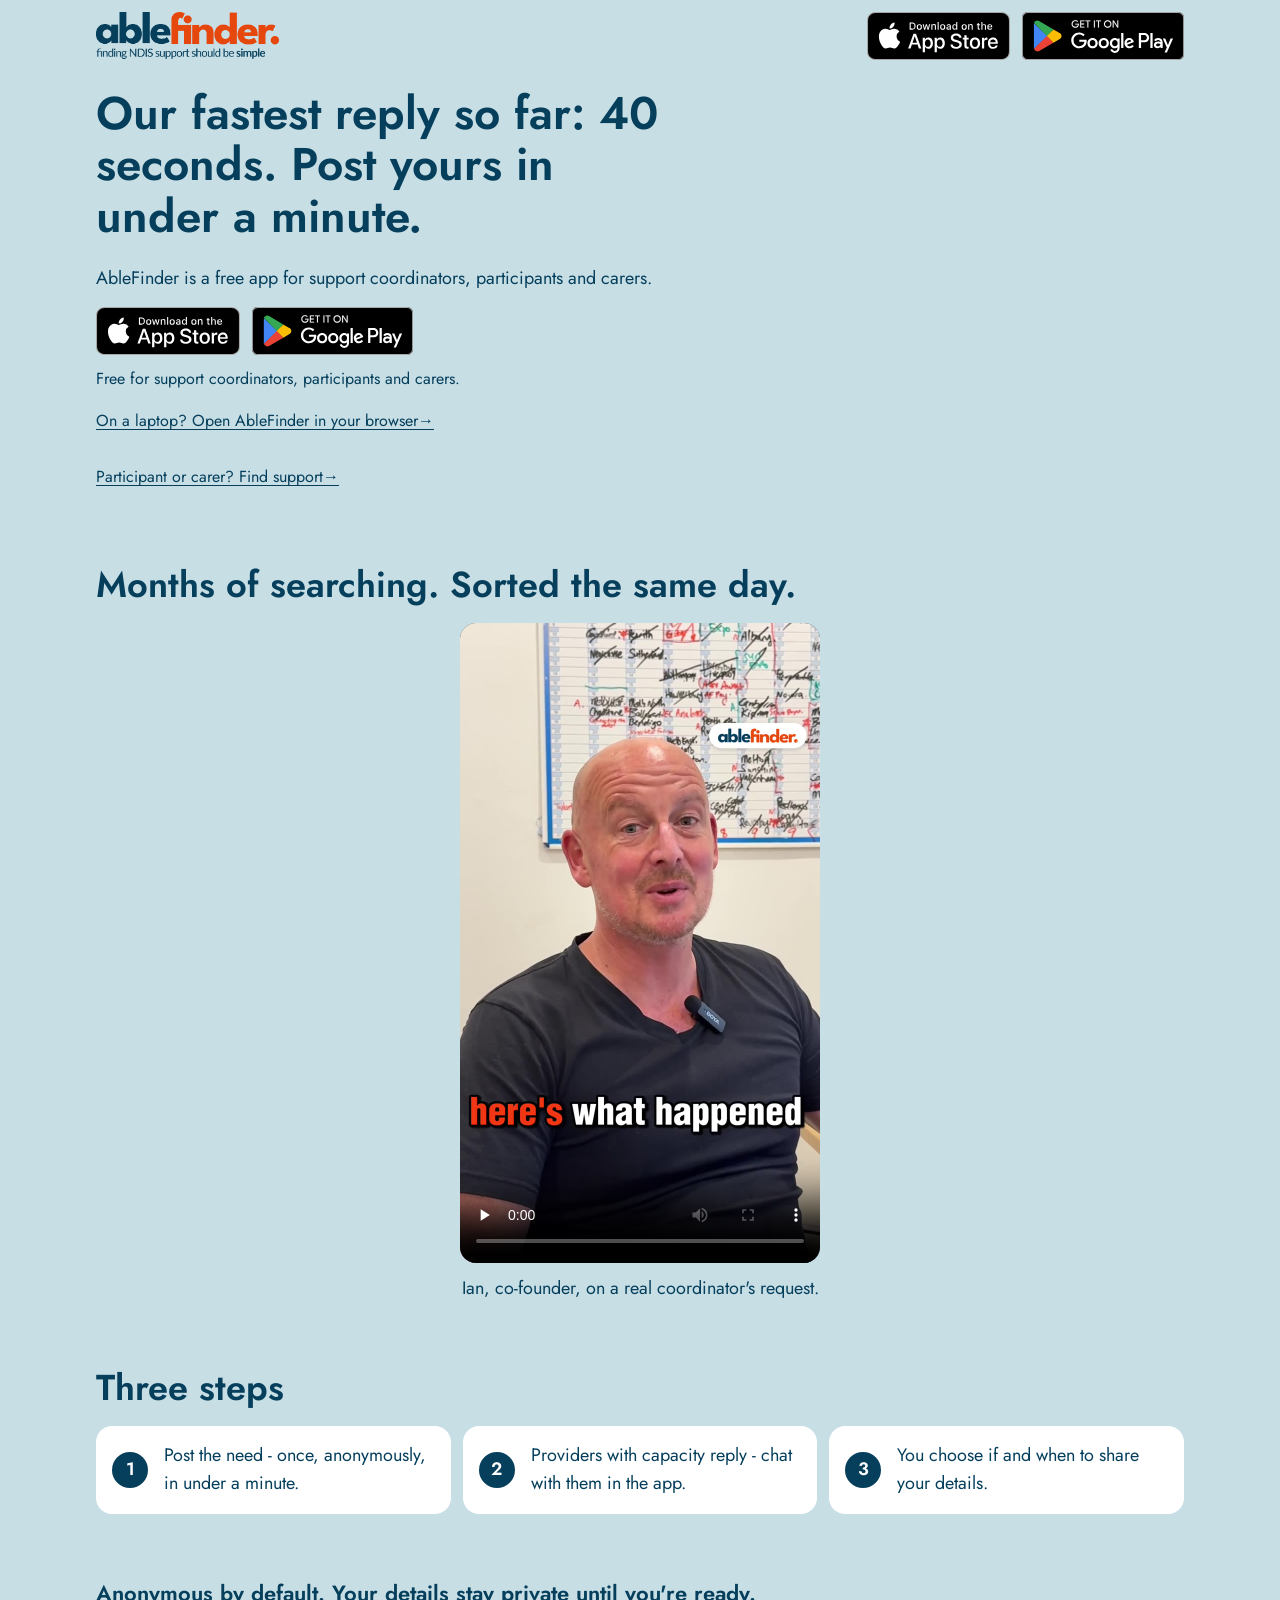
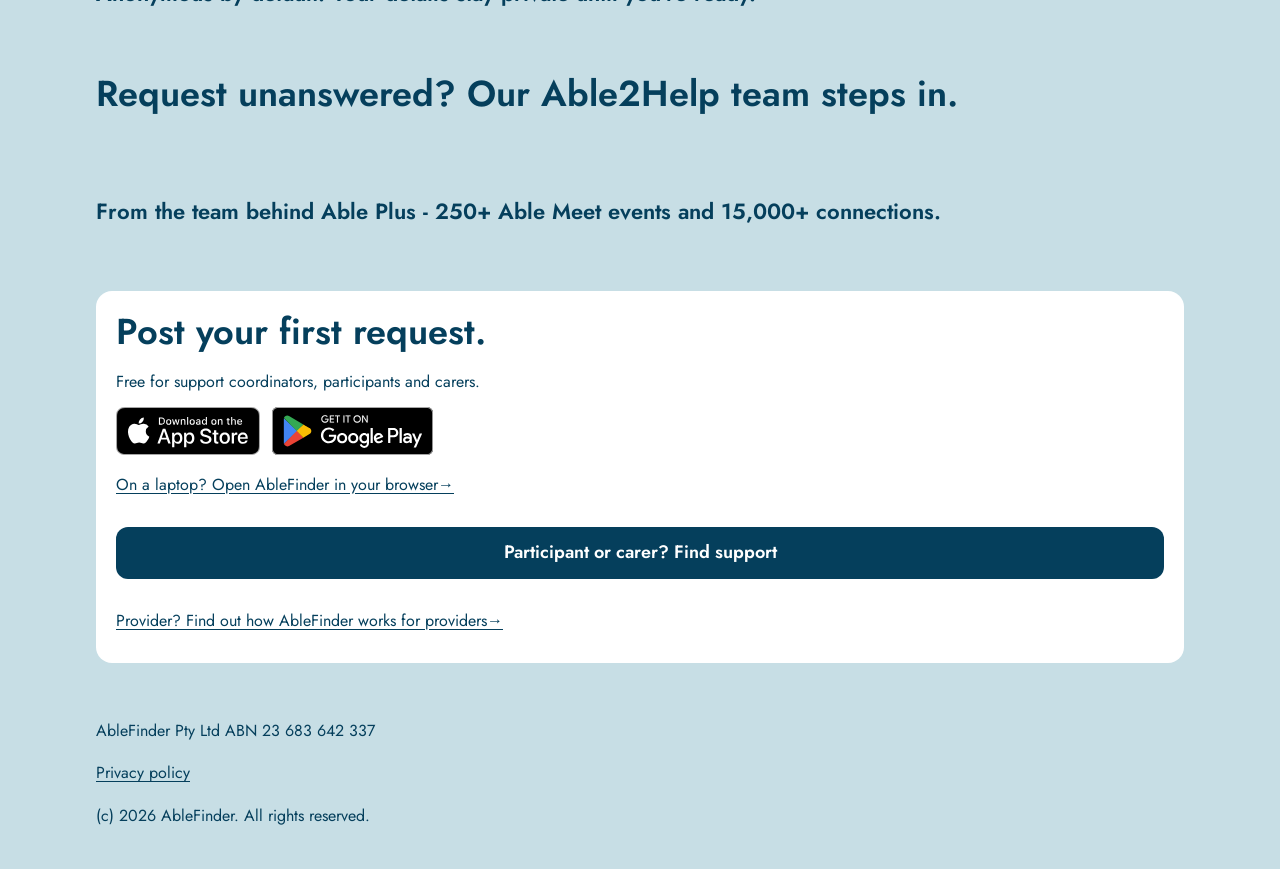
==== support-coordinators/start/index.html @ 4a82fd08 "Link footer to the live privacy policy Co-Authored-By: Claude Opus 5.5 <noreply@anthropic.com>" ====
<!doctype html>
<html lang="en-AU">
<head>
<meta charset="utf-8">
<meta name="viewport" content="width=device-width, initial-scale=1">
<title>Post your request in under a minute | AbleFinder</title>
<meta name="description" content="Post your request on AbleFinder in under a minute. Anonymous by default. Free for support coordinators, participants and carers.">
<meta name="robots" content="noindex">
<script>
(function(d){var SAM_CONSENT=true; /* keep in sync with /assets/tracking.js */
var W=["sameday","private","fair","free","tonight"];
if(SAM_CONSENT)W.push("days");
var c=null;try{c=new URLSearchParams(location.search).get("c")}catch(e){}
c=c&&c.toLowerCase();
var h=d.documentElement;h.dataset.variant=W.indexOf(c)>-1?c:"default";
var u=navigator.userAgent||"",ios=/iPhone|iPad|iPod/.test(u)||(navigator.platform==="MacIntel"&&navigator.maxTouchPoints>1);
h.dataset.os=ios?"ios":/Android/i.test(u)?"android":"other";
h.classList.add("js");})(document);
</script>
<link rel="preload" href="/assets/fonts/jost-latin-600-normal.woff2" as="font" type="font/woff2" crossorigin>
<link rel="stylesheet" href="/assets/lp.css">
<script>
!function(f,b,e,v,n,t,s){if(f.fbq)return;n=f.fbq=function(){n.callMethod?
n.callMethod.apply(n,arguments):n.queue.push(arguments)};if(!f._fbq)f._fbq=n;
n.push=n;n.loaded=!0;n.version='2.0';n.queue=[];t=b.createElement(e);t.async=!0;
t.src=v;s=b.getElementsByTagName(e)[0];s.parentNode.insertBefore(t,s)}(window,
document,'script','https://connect.facebook.net/en_US/fbevents.js');
fbq('set', 'autoConfig', false, '1231510630049582');
fbq('init', '1231510630049582');
fbq('track', 'PageView');
</script>
</head>
<body data-page="sc-start">
<noscript><img height="1" width="1" style="display:none" alt=""
src="https://www.facebook.com/tr?id=1231510630049582&amp;ev=PageView&amp;noscript=1"/></noscript>
<a class="skip" href="#main">Skip to content</a>
<header class="site-header">
<div class="wrap site-header__in">
<a id="logo" href="#main"><img src="/assets/img/logo-colour.png" alt="AbleFinder - finding NDIS support should be simple" width="152" height="40"></a>
<div class="site-header__cta"><div class="store-badges"><a href="https://apps.apple.com/au/app/ablefinder/id6751715948?ct=sc-start-default&amp;mt=8" data-store="ios" data-position="header" class="store-badge store-badge--ios"><img src="/assets/badge-app-store.svg" alt="Download AbleFinder on the App Store" width="144" height="48"></a><a href="https://play.google.com/store/apps/details?id=com.ablefinder.ablefinder&amp;referrer=utm_source%3Dmeta%26utm_medium%3Dpaid_social%26utm_campaign%3Dsc-wsyd%26utm_content%3Dsc-start-default" data-store="android" data-position="header" class="store-badge store-badge--android"><img src="/assets/badge-google-play.svg" alt="Get AbleFinder on Google Play" width="162" height="48"></a></div></div>
</div>
</header>
<main id="main" class="flow">
<section id="hero" class="sec hero" aria-label="AbleFinder for support coordinators">
<div class="wrap hero__grid">
<div class="hero__text">
<div class="hero__headings">
<h1 class="h1" data-v="default">Our fastest reply so far: 40 seconds. Post yours in under a minute.</h1>
<h1 class="h1" data-v="sameday">Months of searching. Sorted the same day.</h1>
<h1 class="h1" data-v="days">"My participant started therapy within days." <span class="h1__attrib">- Sam, support coordinator, Illawarra</span></h1>
<h1 class="h1" data-v="private">Your participant's name stays private. Until you choose who sees it.</h1>
<h1 class="h1" data-v="fair">Nobody can pay more to be seen first. A fair playing field for all.</h1>
<h1 class="h1" data-v="free">Free. One post. Under a minute.</h1>
<h1 class="h1" data-v="tonight">Post it tonight. Read your replies tomorrow.</h1>
</div>
<p class="lede">AbleFinder is a free app for support coordinators, participants and carers.</p>
<div class="store-badges"><a href="https://apps.apple.com/au/app/ablefinder/id6751715948?ct=sc-start-default&amp;mt=8" data-store="ios" data-position="hero" class="store-badge store-badge--ios"><img src="/assets/badge-app-store.svg" alt="Download AbleFinder on the App Store" width="144" height="48"></a><a href="https://play.google.com/store/apps/details?id=com.ablefinder.ablefinder&amp;referrer=utm_source%3Dmeta%26utm_medium%3Dpaid_social%26utm_campaign%3Dsc-wsyd%26utm_content%3Dsc-start-default" data-store="android" data-position="hero" class="store-badge store-badge--android"><img src="/assets/badge-google-play.svg" alt="Get AbleFinder on Google Play" width="162" height="48"></a></div>
<p class="cta-note">Free for support coordinators, participants and carers.</p>
<p class="webapp-line" hidden><a href="https://app.ablefinder.net.au" data-webapp>On a laptop? Open AbleFinder in your browser <span aria-hidden="true">&rarr;</span></a></p>
<p class="part-link"><a href="#final-cta" data-open-participant>Participant or carer? Find support <span aria-hidden="true">&rarr;</span></a></p>
</div>

</div>
</section>
<section id="same-day" class="sec" aria-labelledby="same-day-h">
<div class="wrap">
<h2 id="same-day-h">Months of searching. Sorted the same day.</h2>
<video controls playsinline preload="none" poster="/assets/video/same-day-ian-poster.jpg" width="720" height="1280" aria-label="Ian, co-founder, talking about a real coordinator's request">
<source src="/assets/video/same-day-ian.mp4" type="video/mp4">
<track kind="captions" srclang="en" label="English" src="/assets/video/same-day-ian.vtt" default>
</video>
<p class="video-caption">Ian, co-founder, on a real coordinator's request.</p>
</div>
</section>
<section id="steps" class="sec" aria-labelledby="steps-h">
<div class="wrap">
<h2 id="steps-h">Three steps</h2>
<ol class="steps">
<li>Post the need - once, anonymously, in under a minute.</li>
<li>Providers with capacity reply - chat with them in the app.</li>
<li>You choose if and when to share your details.</li>
</ol>
</div>
</section>
<section id="privacy-line" class="sec" aria-label="Privacy">
<div class="wrap">
<p class="statement">Anonymous by default. Your details stay private until you're ready.</p>
</div>
</section>
<section id="able2help" class="sec" aria-labelledby="a2h-h">
<div class="wrap">
<h2 id="a2h-h">Request unanswered? Our Able2Help team steps in.</h2>
</div>
</section>
<section id="credibility" class="sec" aria-label="About Able Plus">
<div class="wrap">
<p class="statement">From the team behind Able Plus - 250+ Able Meet events and 15,000+ connections.</p>
</div>
</section>
<section id="final-cta" class="sec" aria-labelledby="final-h" tabindex="-1">
<div class="wrap">
<div class="card final">
<h2 id="final-h">Post your first request.</h2>
<p class="cta-note">Free for support coordinators, participants and carers.</p>
<div class="store-badges"><a href="https://apps.apple.com/au/app/ablefinder/id6751715948?ct=sc-start-default&amp;mt=8" data-store="ios" data-position="final" class="store-badge store-badge--ios"><img src="/assets/badge-app-store.svg" alt="Download AbleFinder on the App Store" width="144" height="48"></a><a href="https://play.google.com/store/apps/details?id=com.ablefinder.ablefinder&amp;referrer=utm_source%3Dmeta%26utm_medium%3Dpaid_social%26utm_campaign%3Dsc-wsyd%26utm_content%3Dsc-start-default" data-store="android" data-position="final" class="store-badge store-badge--android"><img src="/assets/badge-google-play.svg" alt="Get AbleFinder on Google Play" width="162" height="48"></a></div>
<p class="webapp-line" hidden><a href="https://app.ablefinder.net.au" data-webapp>On a laptop? Open AbleFinder in your browser <span aria-hidden="true">&rarr;</span></a></p>
<button type="button" class="btn btn--block" id="participant-btn" aria-expanded="false" aria-controls="participant-panel">Participant or carer? Find support</button>
<div id="participant-panel" class="panel" hidden>
<p>AbleFinder works the same way for you. Post what you need, keep your details private, and choose who to talk to.</p>
<p class="cta-note">Free for support coordinators, participants and carers.</p>
<div class="store-badges"><a href="https://apps.apple.com/au/app/ablefinder/id6751715948?ct=sc-start-default&amp;mt=8" data-store="ios" data-position="participant" data-audience="participant_carer" class="store-badge store-badge--ios"><img src="/assets/badge-app-store.svg" alt="Download AbleFinder on the App Store" width="144" height="48"></a><a href="https://play.google.com/store/apps/details?id=com.ablefinder.ablefinder&amp;referrer=utm_source%3Dmeta%26utm_medium%3Dpaid_social%26utm_campaign%3Dsc-wsyd%26utm_content%3Dsc-start-default" data-store="android" data-position="participant" data-audience="participant_carer" class="store-badge store-badge--android"><img src="/assets/badge-google-play.svg" alt="Get AbleFinder on Google Play" width="162" height="48"></a></div>
</div>
<p class="provider-line"><a href="https://www.ablefinder.net.au">Provider? Find out how AbleFinder works for providers <span aria-hidden="true">&rarr;</span></a></p>
</div>
</div>
</section>
</main>
<div id="sticky" class="sticky" hidden>
<div class="wrap">
<p class="sticky__note">Free for support coordinators, participants and carers.</p>
<div class="store-badges"><a href="https://apps.apple.com/au/app/ablefinder/id6751715948?ct=sc-start-default&amp;mt=8" data-store="ios" data-position="sticky" class="store-badge store-badge--ios"><img src="/assets/badge-app-store.svg" alt="Download AbleFinder on the App Store" width="144" height="48"></a><a href="https://play.google.com/store/apps/details?id=com.ablefinder.ablefinder&amp;referrer=utm_source%3Dmeta%26utm_medium%3Dpaid_social%26utm_campaign%3Dsc-wsyd%26utm_content%3Dsc-start-default" data-store="android" data-position="sticky" class="store-badge store-badge--android"><img src="/assets/badge-google-play.svg" alt="Get AbleFinder on Google Play" width="162" height="48"></a></div>
</div>
</div>
<footer class="site-footer">
<div class="wrap">
<p>AbleFinder Pty Ltd ABN 23 683 642 337</p>
<p><a class="footer-link" href="https://www.ablefinder.net.au/privacy-policy">Privacy policy</a></p>
<p>(c) 2026 AbleFinder. All rights reserved.</p>
</div>
</footer>
<script src="/assets/tracking.js"></script>
</body>
</html>
---- assets/lp.css ----
/* AbleFinder support coordinator landing pages. Shared by both pages. */
@font-face{font-family:"Jost";font-style:normal;font-weight:400;font-display:swap;src:url("/assets/fonts/jost-latin-400-normal.woff2") format("woff2");unicode-range:U+0000-00FF,U+0131,U+0152-0153,U+02BB-02BC,U+02C6,U+02DA,U+02DC,U+0304,U+0308,U+0329,U+2000-206F,U+20AC,U+2122,U+2191,U+2193,U+2212,U+2215,U+FEFF,U+FFFD}
@font-face{font-family:"Jost";font-style:normal;font-weight:500;font-display:swap;src:url("/assets/fonts/jost-latin-500-normal.woff2") format("woff2");unicode-range:U+0000-00FF,U+0131,U+0152-0153,U+02BB-02BC,U+02C6,U+02DA,U+02DC,U+0304,U+0308,U+0329,U+2000-206F,U+20AC,U+2122,U+2191,U+2193,U+2212,U+2215,U+FEFF,U+FFFD}
@font-face{font-family:"Jost";font-style:normal;font-weight:600;font-display:swap;src:url("/assets/fonts/jost-latin-600-normal.woff2") format("woff2");unicode-range:U+0000-00FF,U+0131,U+0152-0153,U+02BB-02BC,U+02C6,U+02DA,U+02DC,U+0304,U+0308,U+0329,U+2000-206F,U+20AC,U+2122,U+2191,U+2193,U+2212,U+2215,U+FEFF,U+FFFD}

:root{
  --bg:#c7dee5;
  --surface:#ffffff;
  --ink:#053f5c;
  --accent:#e6470c;
  --accent-ink:#b83a09;
  --focus:#e6470c;
  --sticky-h:112px;
  --radius:16px;
  --gap:16px;
  --max:1120px;
  --font:"futura-pt",Futura,Jost,"Century Gothic",sans-serif;
}
*,*::before,*::after{box-sizing:border-box}
html{-webkit-text-size-adjust:100%;text-size-adjust:100%}
@media (prefers-reduced-motion:no-preference){html{scroll-behavior:smooth}}
body{margin:0;background:var(--bg);color:var(--ink);font-family:var(--font);font-weight:400;font-size:1.125rem;line-height:1.55}
@media (max-width:767.98px){body{padding-bottom:calc(var(--sticky-h) + env(safe-area-inset-bottom,0px))}}
img,video{max-width:100%}
[hidden]{display:none!important}
h1,h2,h3{font-weight:600;margin:0 0 .5em}
h2{font-size:clamp(1.5rem,1.2rem + 1.4vw,2.25rem);line-height:1.15}
h3{font-size:1.25rem;line-height:1.25}
p{margin:0 0 1em}
a{color:var(--ink);text-decoration:underline;text-underline-offset:3px}
.wrap{max-width:var(--max);margin-inline:auto;padding-inline:16px}

:focus-visible{outline:3px solid var(--ink);outline-offset:3px;box-shadow:0 0 0 6px #fff}
[tabindex="-1"]:focus{outline:none;box-shadow:none}

.skip{position:absolute;left:8px;top:-100px;background:var(--ink);color:#fff;padding:12px 16px;border-radius:8px;z-index:100}
.skip:focus{top:8px}

/* header */
.site-header{background:var(--bg)}
.site-header__in{display:flex;align-items:center;justify-content:space-between;min-height:56px}
#logo{display:inline-flex;align-items:center;min-height:44px}
#logo img{height:40px;width:auto;display:block}
.site-header__cta{display:none}
@media (min-width:1024px){
  .site-header__in{min-height:72px}
  #logo img{height:48px}
  .site-header__cta{display:block}
}

/* layout */
.flow{display:flex;flex-direction:column}
.sec{padding:20px 0}
@media (min-width:768px){.sec{padding:32px 0}}
#hero{order:10}
#recording,#same-day{order:20}
#steps{order:30}
#privacy-line{order:40}
#week{order:30}
#privacy{order:40}
#proof{order:50}
#able2help{order:60}
#find{order:70}
#price{order:80}
#credibility{order:70}
#built{order:90}
#final-cta{order:100}
html[data-variant="capacity"] #week{order:15}
html[data-variant="private"] #privacy{order:15}
html[data-variant="built"] #built{order:15}

.card{background:var(--surface);border-radius:var(--radius);padding:20px}
.card>:last-child{margin-bottom:0}
.cols{display:grid;gap:var(--gap);grid-template-columns:1fr}
@media (min-width:768px){.cols{grid-template-columns:1fr 1fr}}
.under{margin-top:16px}

/* hero */
.hero{padding-top:16px}
.hero__grid{display:grid;gap:24px;grid-template-columns:1fr}
@media (min-width:1024px){.hero__grid{grid-template-columns:1.25fr 1fr;align-items:start;gap:48px}}
.h1{font-size:clamp(1.625rem,1.1rem + 2.2vw,3rem);line-height:1.12;font-weight:600;margin:0 0 .5em}
.h1:not([data-v="default"]){display:none}
.h1__attrib{display:block;margin-top:.5em;font-size:1.125rem;font-weight:400;line-height:1.4}
html[data-variant="capacity"] .h1[data-v="default"],
html[data-variant="private"] .h1[data-v="default"],
html[data-variant="built"] .h1[data-v="default"],
html[data-variant="sameday"] .h1[data-v="default"],
html[data-variant="days"] .h1[data-v="default"],
html[data-variant="fair"] .h1[data-v="default"],
html[data-variant="free"] .h1[data-v="default"],
html[data-variant="tonight"] .h1[data-v="default"]{display:none}
html[data-variant="capacity"] .h1[data-v="capacity"],
html[data-variant="private"] .h1[data-v="private"],
html[data-variant="built"] .h1[data-v="built"],
html[data-variant="sameday"] .h1[data-v="sameday"],
html[data-variant="days"] .h1[data-v="days"],
html[data-variant="fair"] .h1[data-v="fair"],
html[data-variant="free"] .h1[data-v="free"],
html[data-variant="tonight"] .h1[data-v="tonight"]{display:block}
.lede{font-size:1.125rem;line-height:1.45;margin-bottom:16px}
.cta-note{font-size:1rem;margin:12px 0 0}
.part-link{font-size:1rem;margin:12px 0 0}
.part-link a{display:inline-flex;align-items:center;min-height:44px}
.webapp-line{font-size:1rem;margin:8px 0 0}
.webapp-line a{display:inline-flex;align-items:center;min-height:44px}

.request-card{border-left:8px solid var(--accent)}
.request-card__label{font-size:1rem;font-weight:600;margin-bottom:8px}
.request-card__body{font-size:1.25rem;line-height:1.4;margin-bottom:8px}
.request-card__note{margin:0}

/* store badges */
.store-badges{display:flex;flex-wrap:wrap;gap:12px;align-items:center}
.store-badge{display:inline-flex;align-items:center;min-height:48px;border-radius:8px}
.store-badge img{height:48px;width:auto;display:block}
html[data-os="android"] .store-badge--android{order:-1}
.badge-placeholder{display:inline-block;min-height:48px;padding:12px;border:2px dashed var(--ink);background:#fff}

/* buttons */
.btn{display:inline-flex;align-items:center;justify-content:center;min-height:48px;padding:12px 20px;border:0;border-radius:12px;background:var(--ink);color:#fff;font:inherit;font-size:1.125rem;font-weight:600;cursor:pointer;text-align:center}
.btn--block{display:flex;width:100%;margin-top:20px}

/* sections */
video{display:block;width:100%;max-width:min(360px,100%);height:auto;aspect-ratio:9/16;margin-inline:auto;background:var(--ink);border-radius:var(--radius)}
.video-caption{text-align:center;margin:12px 0 0}
.week{list-style:none;margin:0 0 20px;padding:0;display:grid;gap:12px;grid-template-columns:1fr}
@media (min-width:768px){.week{grid-template-columns:repeat(4,1fr)}}
.week li{background:var(--surface);border-radius:var(--radius);padding:16px 20px;border-top:6px solid var(--accent)}
.week strong{display:block;font-weight:600}
.closing{font-size:1.25rem;line-height:1.45}
.proof{display:grid;gap:var(--gap);grid-template-columns:1fr}
@media (min-width:768px){.proof{grid-template-columns:1fr 1fr}.proof__big{grid-column:1/-1}}
.num{display:block;font-size:3rem;line-height:1.05;font-weight:600;color:var(--accent);margin:0 0 8px}
.num--md{font-size:3rem}
.small{font-size:1rem}
.placeholder{display:inline-block;max-width:100%;padding:12px;border:2px dashed var(--ink);border-radius:8px;background:#fff;color:var(--ink);font-size:1rem;line-height:1.4}
p.placeholder{display:block}
blockquote{margin:0 0 8px;font-size:1.25rem}
figcaption{font-size:1rem}
.tiles{list-style:none;margin:0;padding:0;display:grid;gap:12px;grid-template-columns:1fr 1fr}
@media (min-width:768px){.tiles{grid-template-columns:repeat(5,1fr)}}
.tiles li{background:var(--surface);border-radius:var(--radius);padding:16px;min-height:72px;display:flex;align-items:center;font-weight:600}
.tiles li:last-child:nth-child(odd){grid-column:1/-1}
@media (min-width:768px){.tiles li:last-child:nth-child(odd){grid-column:auto}}
.stats{margin:0 0 12px}
.stat{display:block;font-size:1.5rem;line-height:1.3;font-weight:600}
.stat .num{display:inline;font-size:3rem}
.statement{font-size:1.375rem;line-height:1.4;font-weight:600;margin:0}
.steps{margin:0;padding:0;list-style:none;counter-reset:s;display:grid;gap:12px}
.steps li{counter-increment:s;background:var(--surface);border-radius:var(--radius);padding:16px 20px 16px 68px;position:relative;min-height:64px;display:flex;align-items:center}
.steps li::before{content:counter(s);position:absolute;left:16px;top:50%;transform:translateY(-50%);width:36px;height:36px;border-radius:50%;background:var(--ink);color:#fff;font-weight:600;display:flex;align-items:center;justify-content:center}
@media (min-width:768px){.steps{grid-template-columns:repeat(3,1fr)}}

/* final cta */
.final .cta-note{margin-bottom:12px}
.panel{margin-top:16px;padding:16px;border:2px solid var(--ink);border-radius:12px}
.provider-line{font-size:1rem;margin:20px 0 0}
.provider-line a{display:inline-flex;align-items:center;min-height:44px}

/* sticky bar */
.sticky{position:fixed;left:0;right:0;bottom:0;z-index:50;background:var(--surface);box-shadow:0 -2px 12px rgba(5,63,92,.25);padding:8px 0 calc(8px + env(safe-area-inset-bottom,0px));min-height:var(--sticky-h)}
.sticky__note{font-size:.875rem;line-height:1.25;margin:0 0 6px}
@media (min-width:768px){.sticky{display:none!important}}
@media (prefers-reduced-motion:no-preference){.sticky:not([hidden]){animation:slidein .25s ease-out}}
@keyframes slidein{from{transform:translateY(100%)}to{transform:none}}
html[data-os="ios"] .sticky .store-badge--android,
html[data-os="android"] .sticky .store-badge--ios{display:none}

/* footer */
.site-footer{padding:24px 0 32px;font-size:1rem}
.site-footer p{margin:0 0 8px}

@media (prefers-reduced-motion:reduce){*,*::before,*::after{animation:none!important;transition:none!important}}

/* Who built it - founder photos (real team photos only, never stock) */
.person__photo{display:block;width:160px;height:160px;border-radius:50%;object-fit:cover;margin:0 0 12px}
.footer-link{display:inline-flex;align-items:center;min-height:44px}
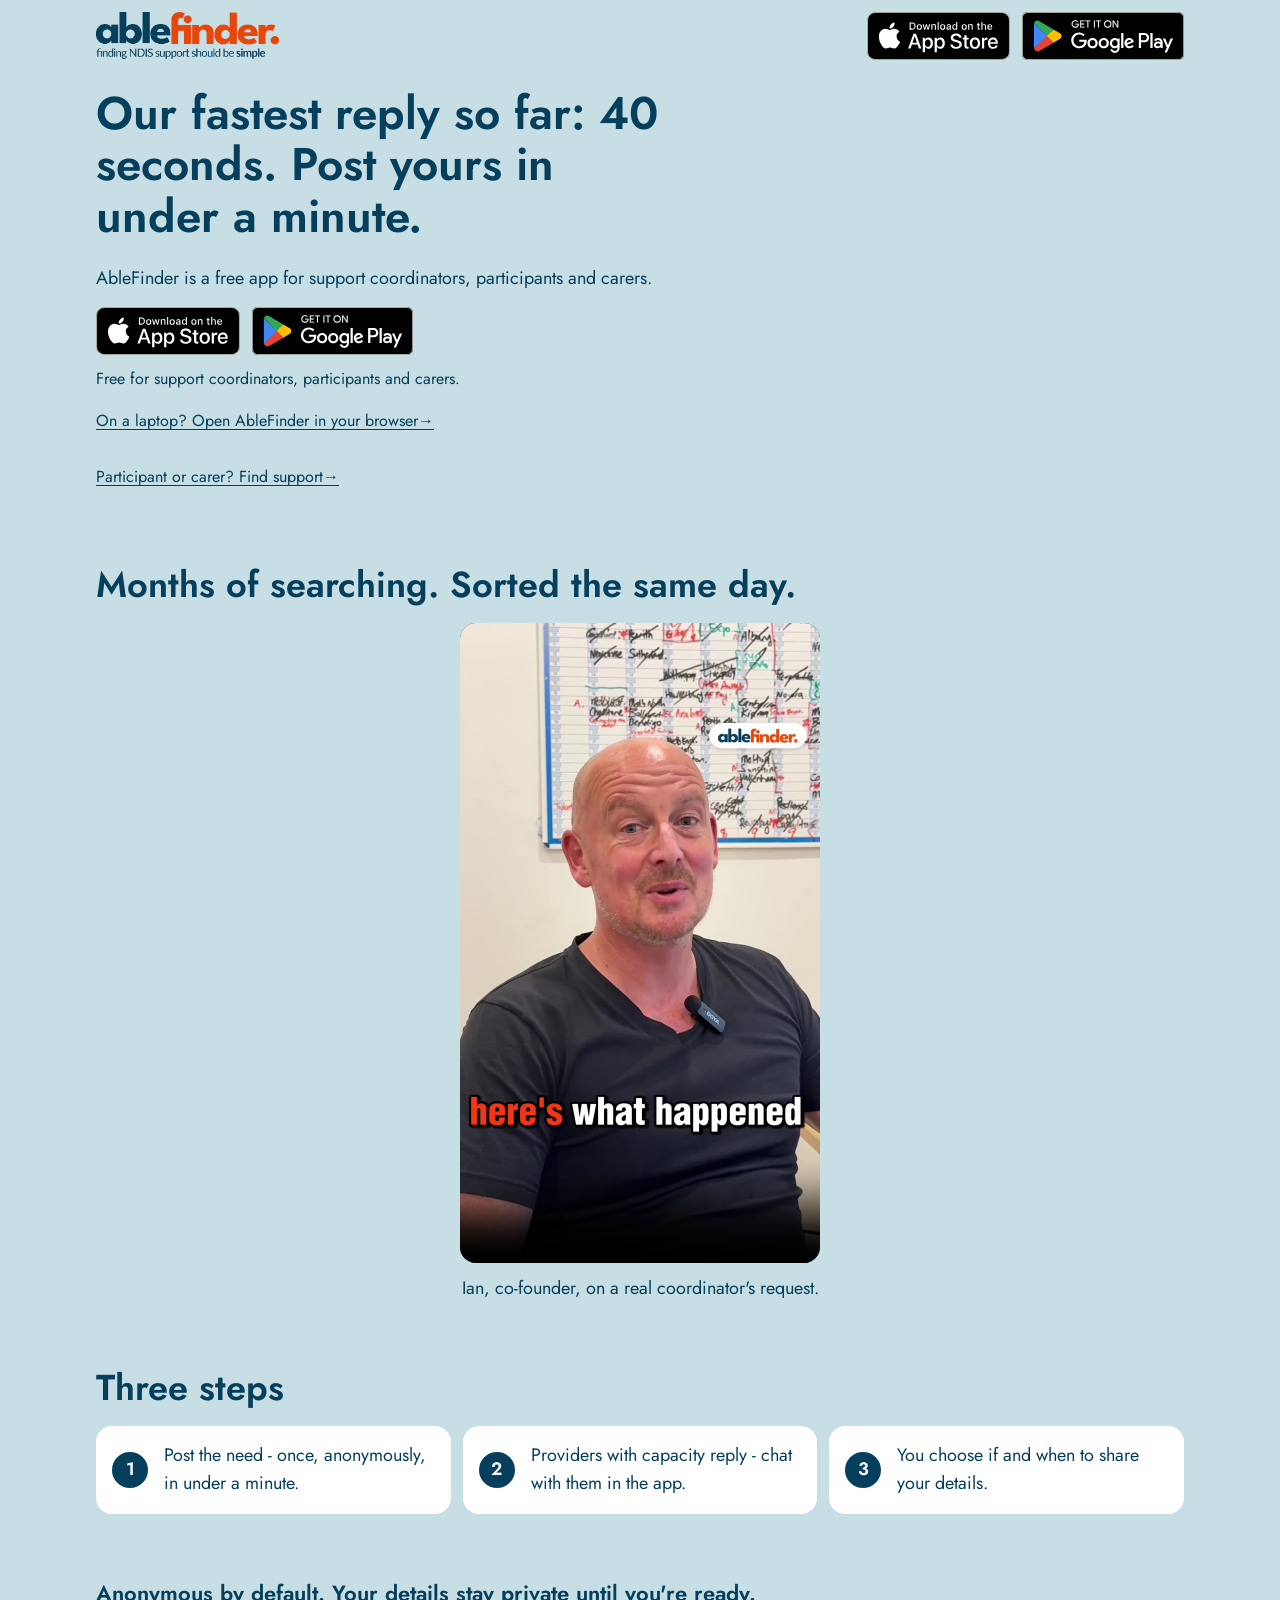
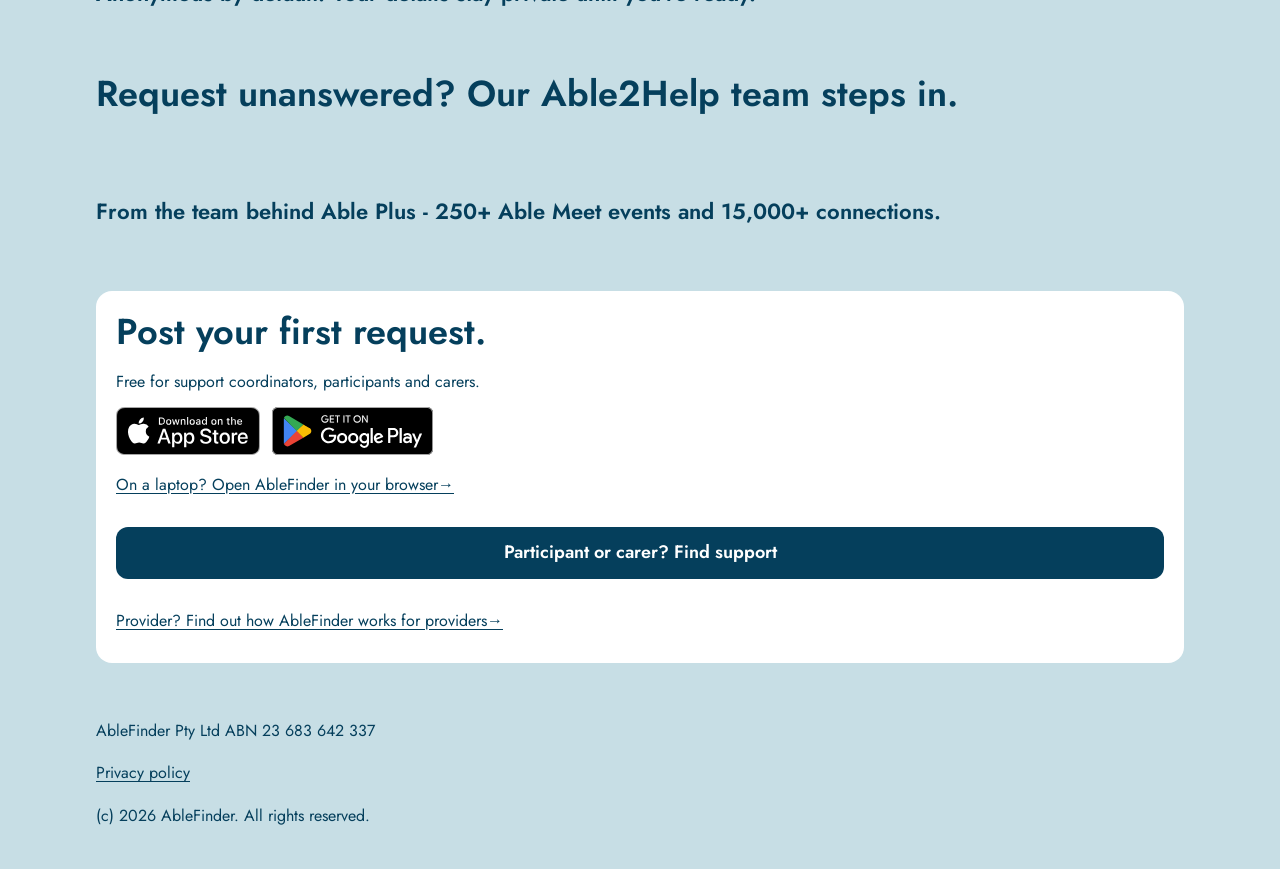
==== commit 75d76108: "Turn off default captions on Ian's video (captions are burned in) Co-Authored-By: Claude Opus 5.5 <n" ====
--- a/support-coordinators/start/index.html
+++ b/support-coordinators/start/index.html
@@ -67,7 +67,7 @@
 <h2 id="same-day-h">Months of searching. Sorted the same day.</h2>
 <video controls playsinline preload="none" poster="/assets/video/same-day-ian-poster.jpg" width="720" height="1280" aria-label="Ian, co-founder, talking about a real coordinator's request">
 <source src="/assets/video/same-day-ian.mp4" type="video/mp4">
-<track kind="captions" srclang="en" label="English" src="/assets/video/same-day-ian.vtt" default>
+<track kind="captions" srclang="en" label="English" src="/assets/video/same-day-ian.vtt"><!-- not default: captions are burned into the video -->
 </video>
 <p class="video-caption">Ian, co-founder, on a real coordinator's request.</p>
 </div>
--- a/assets/lp.css
+++ b/assets/lp.css
@@ -176,3 +176,4 @@
 /* Who built it - founder photos (real team photos only, never stock) */
 .person__photo{display:block;width:160px;height:160px;border-radius:50%;object-fit:cover;margin:0 0 12px}
 .footer-link{display:inline-flex;align-items:center;min-height:44px}
+.ui-shot{display:block;width:100%;max-width:280px;height:auto;margin:16px auto 0}
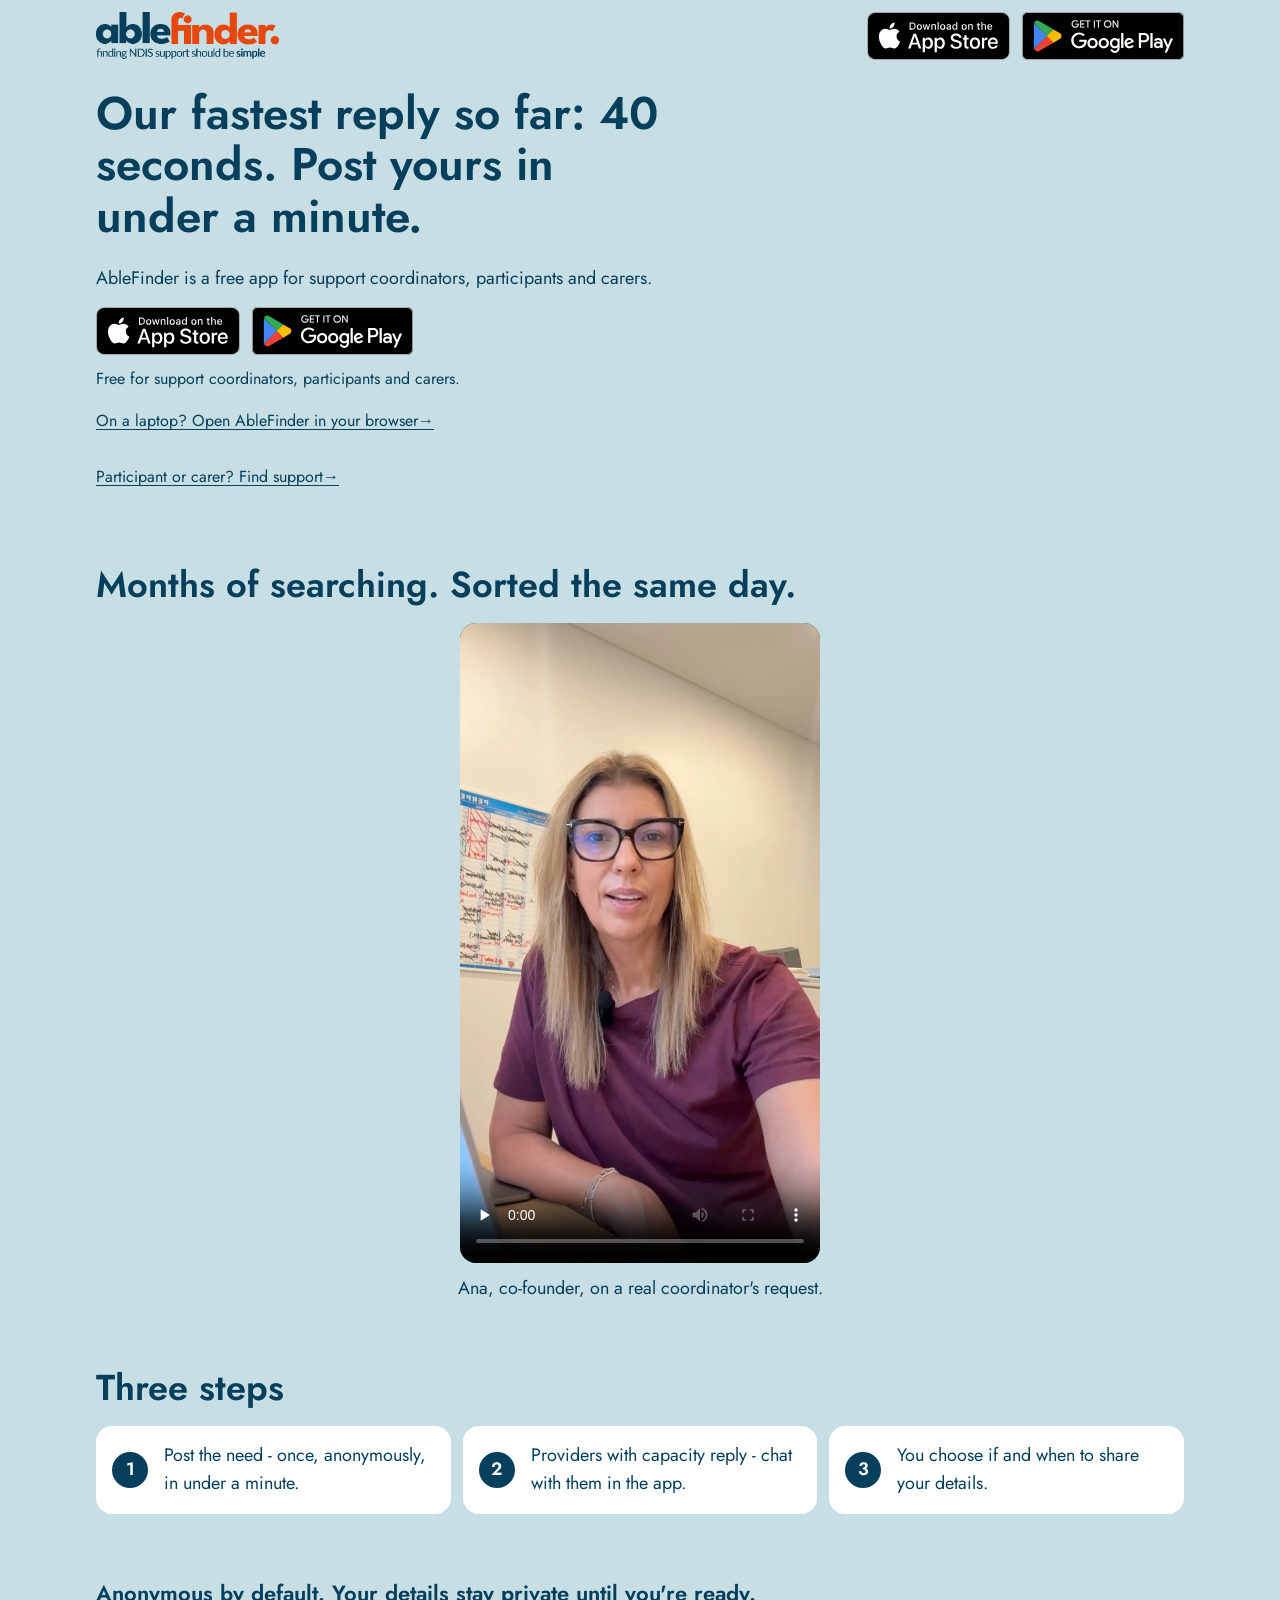
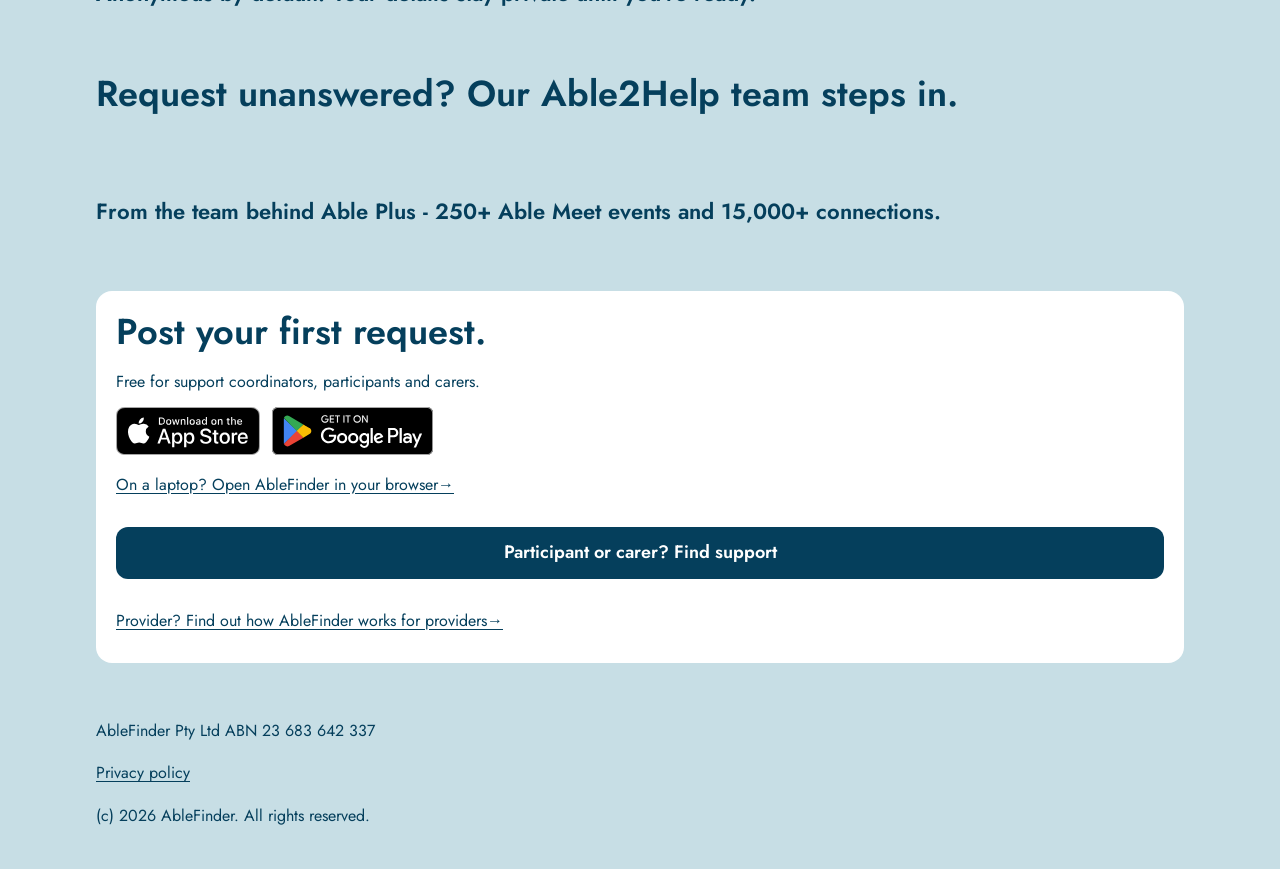
==== commit 385f3493: "Replace Ian's same-day video with Ana's (converted to 720p H.264, 5.1 MB) Co-Authored-By: Claude Opu" ====
--- a/support-coordinators/start/index.html
+++ b/support-coordinators/start/index.html
@@ -65,11 +65,11 @@
 <section id="same-day" class="sec" aria-labelledby="same-day-h">
 <div class="wrap">
 <h2 id="same-day-h">Months of searching. Sorted the same day.</h2>
-<video controls playsinline preload="none" poster="/assets/video/same-day-ian-poster.jpg" width="720" height="1280" aria-label="Ian, co-founder, talking about a real coordinator's request">
-<source src="/assets/video/same-day-ian.mp4" type="video/mp4">
-<track kind="captions" srclang="en" label="English" src="/assets/video/same-day-ian.vtt"><!-- not default: captions are burned into the video -->
+<video controls playsinline preload="none" poster="/assets/video/same-day-ana-poster.jpg" width="720" height="1280" aria-label="Ana, co-founder, talking about a real coordinator's request">
+<source src="/assets/video/same-day-ana.mp4" type="video/mp4">
+<track kind="captions" srclang="en" label="English" src="/assets/video/same-day-ana.vtt"><!-- not default: captions are burned into the video -->
 </video>
-<p class="video-caption">Ian, co-founder, on a real coordinator's request.</p>
+<p class="video-caption">Ana, co-founder, on a real coordinator's request.</p>
 </div>
 </section>
 <section id="steps" class="sec" aria-labelledby="steps-h">
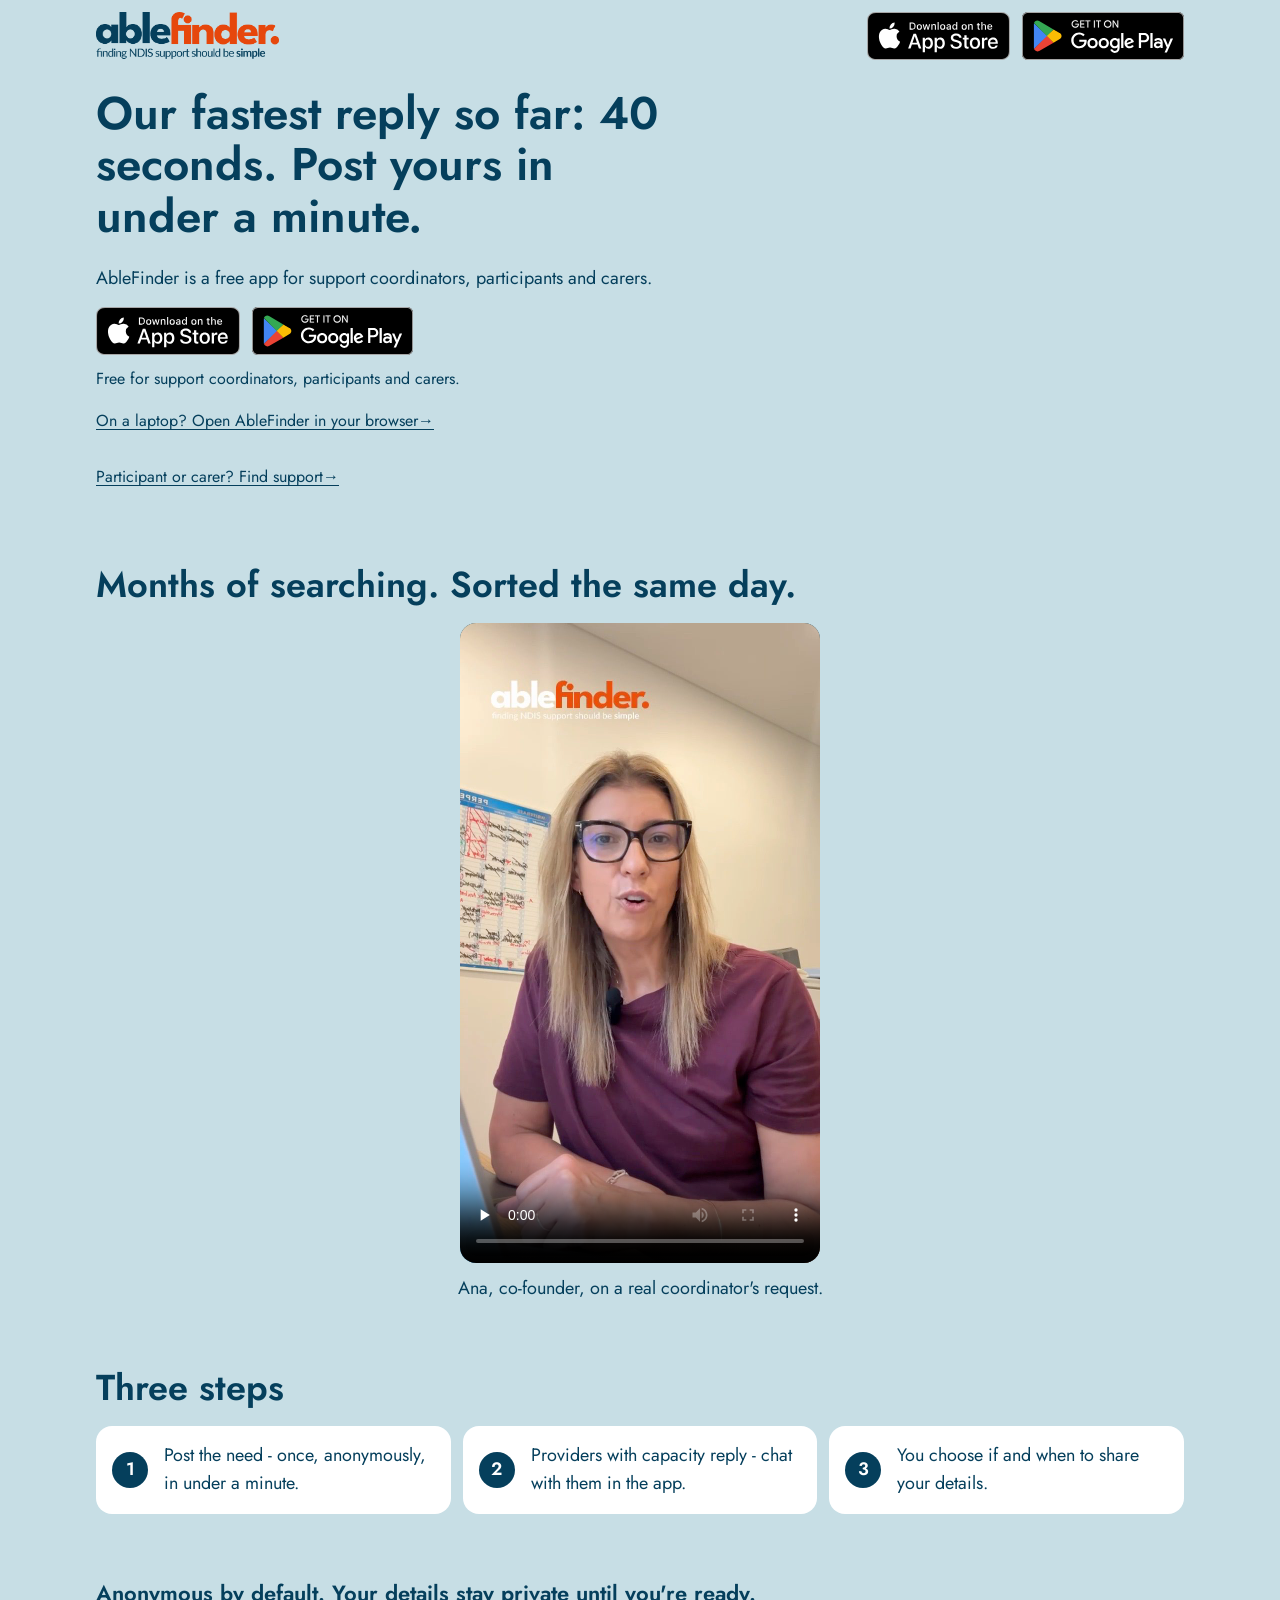
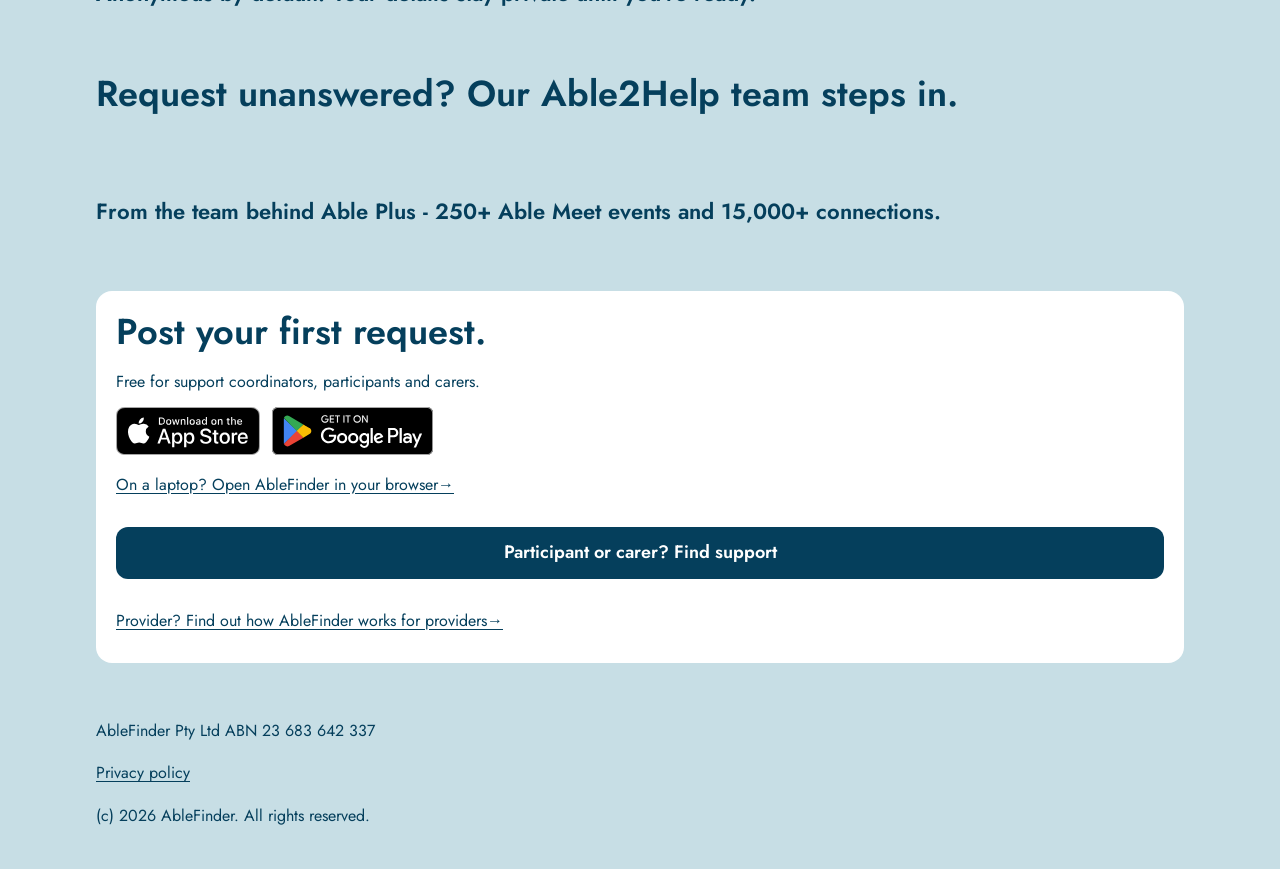
==== commit 461ca3a1: "Add App Store provider token to store links Co-Authored-By: Claude Opus 5.5 <noreply@anthropic.com>" ====
--- a/support-coordinators/start/index.html
+++ b/support-coordinators/start/index.html
@@ -37,7 +37,7 @@
 <header class="site-header">
 <div class="wrap site-header__in">
 <a id="logo" href="#main"><img src="/assets/img/logo-colour.png" alt="AbleFinder - finding NDIS support should be simple" width="152" height="40"></a>
-<div class="site-header__cta"><div class="store-badges"><a href="https://apps.apple.com/au/app/ablefinder/id6751715948?ct=sc-start-default&amp;mt=8" data-store="ios" data-position="header" class="store-badge store-badge--ios"><img src="/assets/badge-app-store.svg" alt="Download AbleFinder on the App Store" width="144" height="48"></a><a href="https://play.google.com/store/apps/details?id=com.ablefinder.ablefinder&amp;referrer=utm_source%3Dmeta%26utm_medium%3Dpaid_social%26utm_campaign%3Dsc-wsyd%26utm_content%3Dsc-start-default" data-store="android" data-position="header" class="store-badge store-badge--android"><img src="/assets/badge-google-play.svg" alt="Get AbleFinder on Google Play" width="162" height="48"></a></div></div>
+<div class="site-header__cta"><div class="store-badges"><a href="https://apps.apple.com/au/app/ablefinder/id6751715948?pt=128092141&amp;ct=sc-start-default&amp;mt=8" data-store="ios" data-position="header" class="store-badge store-badge--ios"><img src="/assets/badge-app-store.svg" alt="Download AbleFinder on the App Store" width="144" height="48"></a><a href="https://play.google.com/store/apps/details?id=com.ablefinder.ablefinder&amp;referrer=utm_source%3Dmeta%26utm_medium%3Dpaid_social%26utm_campaign%3Dsc-wsyd%26utm_content%3Dsc-start-default" data-store="android" data-position="header" class="store-badge store-badge--android"><img src="/assets/badge-google-play.svg" alt="Get AbleFinder on Google Play" width="162" height="48"></a></div></div>
 </div>
 </header>
 <main id="main" class="flow">
@@ -54,7 +54,7 @@
 <h1 class="h1" data-v="tonight">Post it tonight. Read your replies tomorrow.</h1>
 </div>
 <p class="lede">AbleFinder is a free app for support coordinators, participants and carers.</p>
-<div class="store-badges"><a href="https://apps.apple.com/au/app/ablefinder/id6751715948?ct=sc-start-default&amp;mt=8" data-store="ios" data-position="hero" class="store-badge store-badge--ios"><img src="/assets/badge-app-store.svg" alt="Download AbleFinder on the App Store" width="144" height="48"></a><a href="https://play.google.com/store/apps/details?id=com.ablefinder.ablefinder&amp;referrer=utm_source%3Dmeta%26utm_medium%3Dpaid_social%26utm_campaign%3Dsc-wsyd%26utm_content%3Dsc-start-default" data-store="android" data-position="hero" class="store-badge store-badge--android"><img src="/assets/badge-google-play.svg" alt="Get AbleFinder on Google Play" width="162" height="48"></a></div>
+<div class="store-badges"><a href="https://apps.apple.com/au/app/ablefinder/id6751715948?pt=128092141&amp;ct=sc-start-default&amp;mt=8" data-store="ios" data-position="hero" class="store-badge store-badge--ios"><img src="/assets/badge-app-store.svg" alt="Download AbleFinder on the App Store" width="144" height="48"></a><a href="https://play.google.com/store/apps/details?id=com.ablefinder.ablefinder&amp;referrer=utm_source%3Dmeta%26utm_medium%3Dpaid_social%26utm_campaign%3Dsc-wsyd%26utm_content%3Dsc-start-default" data-store="android" data-position="hero" class="store-badge store-badge--android"><img src="/assets/badge-google-play.svg" alt="Get AbleFinder on Google Play" width="162" height="48"></a></div>
 <p class="cta-note">Free for support coordinators, participants and carers.</p>
 <p class="webapp-line" hidden><a href="https://app.ablefinder.net.au" data-webapp>On a laptop? Open AbleFinder in your browser <span aria-hidden="true">&rarr;</span></a></p>
 <p class="part-link"><a href="#final-cta" data-open-participant>Participant or carer? Find support <span aria-hidden="true">&rarr;</span></a></p>
@@ -102,13 +102,13 @@
 <div class="card final">
 <h2 id="final-h">Post your first request.</h2>
 <p class="cta-note">Free for support coordinators, participants and carers.</p>
-<div class="store-badges"><a href="https://apps.apple.com/au/app/ablefinder/id6751715948?ct=sc-start-default&amp;mt=8" data-store="ios" data-position="final" class="store-badge store-badge--ios"><img src="/assets/badge-app-store.svg" alt="Download AbleFinder on the App Store" width="144" height="48"></a><a href="https://play.google.com/store/apps/details?id=com.ablefinder.ablefinder&amp;referrer=utm_source%3Dmeta%26utm_medium%3Dpaid_social%26utm_campaign%3Dsc-wsyd%26utm_content%3Dsc-start-default" data-store="android" data-position="final" class="store-badge store-badge--android"><img src="/assets/badge-google-play.svg" alt="Get AbleFinder on Google Play" width="162" height="48"></a></div>
+<div class="store-badges"><a href="https://apps.apple.com/au/app/ablefinder/id6751715948?pt=128092141&amp;ct=sc-start-default&amp;mt=8" data-store="ios" data-position="final" class="store-badge store-badge--ios"><img src="/assets/badge-app-store.svg" alt="Download AbleFinder on the App Store" width="144" height="48"></a><a href="https://play.google.com/store/apps/details?id=com.ablefinder.ablefinder&amp;referrer=utm_source%3Dmeta%26utm_medium%3Dpaid_social%26utm_campaign%3Dsc-wsyd%26utm_content%3Dsc-start-default" data-store="android" data-position="final" class="store-badge store-badge--android"><img src="/assets/badge-google-play.svg" alt="Get AbleFinder on Google Play" width="162" height="48"></a></div>
 <p class="webapp-line" hidden><a href="https://app.ablefinder.net.au" data-webapp>On a laptop? Open AbleFinder in your browser <span aria-hidden="true">&rarr;</span></a></p>
 <button type="button" class="btn btn--block" id="participant-btn" aria-expanded="false" aria-controls="participant-panel">Participant or carer? Find support</button>
 <div id="participant-panel" class="panel" hidden>
 <p>AbleFinder works the same way for you. Post what you need, keep your details private, and choose who to talk to.</p>
 <p class="cta-note">Free for support coordinators, participants and carers.</p>
-<div class="store-badges"><a href="https://apps.apple.com/au/app/ablefinder/id6751715948?ct=sc-start-default&amp;mt=8" data-store="ios" data-position="participant" data-audience="participant_carer" class="store-badge store-badge--ios"><img src="/assets/badge-app-store.svg" alt="Download AbleFinder on the App Store" width="144" height="48"></a><a href="https://play.google.com/store/apps/details?id=com.ablefinder.ablefinder&amp;referrer=utm_source%3Dmeta%26utm_medium%3Dpaid_social%26utm_campaign%3Dsc-wsyd%26utm_content%3Dsc-start-default" data-store="android" data-position="participant" data-audience="participant_carer" class="store-badge store-badge--android"><img src="/assets/badge-google-play.svg" alt="Get AbleFinder on Google Play" width="162" height="48"></a></div>
+<div class="store-badges"><a href="https://apps.apple.com/au/app/ablefinder/id6751715948?pt=128092141&amp;ct=sc-start-default&amp;mt=8" data-store="ios" data-position="participant" data-audience="participant_carer" class="store-badge store-badge--ios"><img src="/assets/badge-app-store.svg" alt="Download AbleFinder on the App Store" width="144" height="48"></a><a href="https://play.google.com/store/apps/details?id=com.ablefinder.ablefinder&amp;referrer=utm_source%3Dmeta%26utm_medium%3Dpaid_social%26utm_campaign%3Dsc-wsyd%26utm_content%3Dsc-start-default" data-store="android" data-position="participant" data-audience="participant_carer" class="store-badge store-badge--android"><img src="/assets/badge-google-play.svg" alt="Get AbleFinder on Google Play" width="162" height="48"></a></div>
 </div>
 <p class="provider-line"><a href="https://www.ablefinder.net.au">Provider? Find out how AbleFinder works for providers <span aria-hidden="true">&rarr;</span></a></p>
 </div>
@@ -118,7 +118,7 @@
 <div id="sticky" class="sticky" hidden>
 <div class="wrap">
 <p class="sticky__note">Free for support coordinators, participants and carers.</p>
-<div class="store-badges"><a href="https://apps.apple.com/au/app/ablefinder/id6751715948?ct=sc-start-default&amp;mt=8" data-store="ios" data-position="sticky" class="store-badge store-badge--ios"><img src="/assets/badge-app-store.svg" alt="Download AbleFinder on the App Store" width="144" height="48"></a><a href="https://play.google.com/store/apps/details?id=com.ablefinder.ablefinder&amp;referrer=utm_source%3Dmeta%26utm_medium%3Dpaid_social%26utm_campaign%3Dsc-wsyd%26utm_content%3Dsc-start-default" data-store="android" data-position="sticky" class="store-badge store-badge--android"><img src="/assets/badge-google-play.svg" alt="Get AbleFinder on Google Play" width="162" height="48"></a></div>
+<div class="store-badges"><a href="https://apps.apple.com/au/app/ablefinder/id6751715948?pt=128092141&amp;ct=sc-start-default&amp;mt=8" data-store="ios" data-position="sticky" class="store-badge store-badge--ios"><img src="/assets/badge-app-store.svg" alt="Download AbleFinder on the App Store" width="144" height="48"></a><a href="https://play.google.com/store/apps/details?id=com.ablefinder.ablefinder&amp;referrer=utm_source%3Dmeta%26utm_medium%3Dpaid_social%26utm_campaign%3Dsc-wsyd%26utm_content%3Dsc-start-default" data-store="android" data-position="sticky" class="store-badge store-badge--android"><img src="/assets/badge-google-play.svg" alt="Get AbleFinder on Google Play" width="162" height="48"></a></div>
 </div>
 </div>
 <footer class="site-footer">
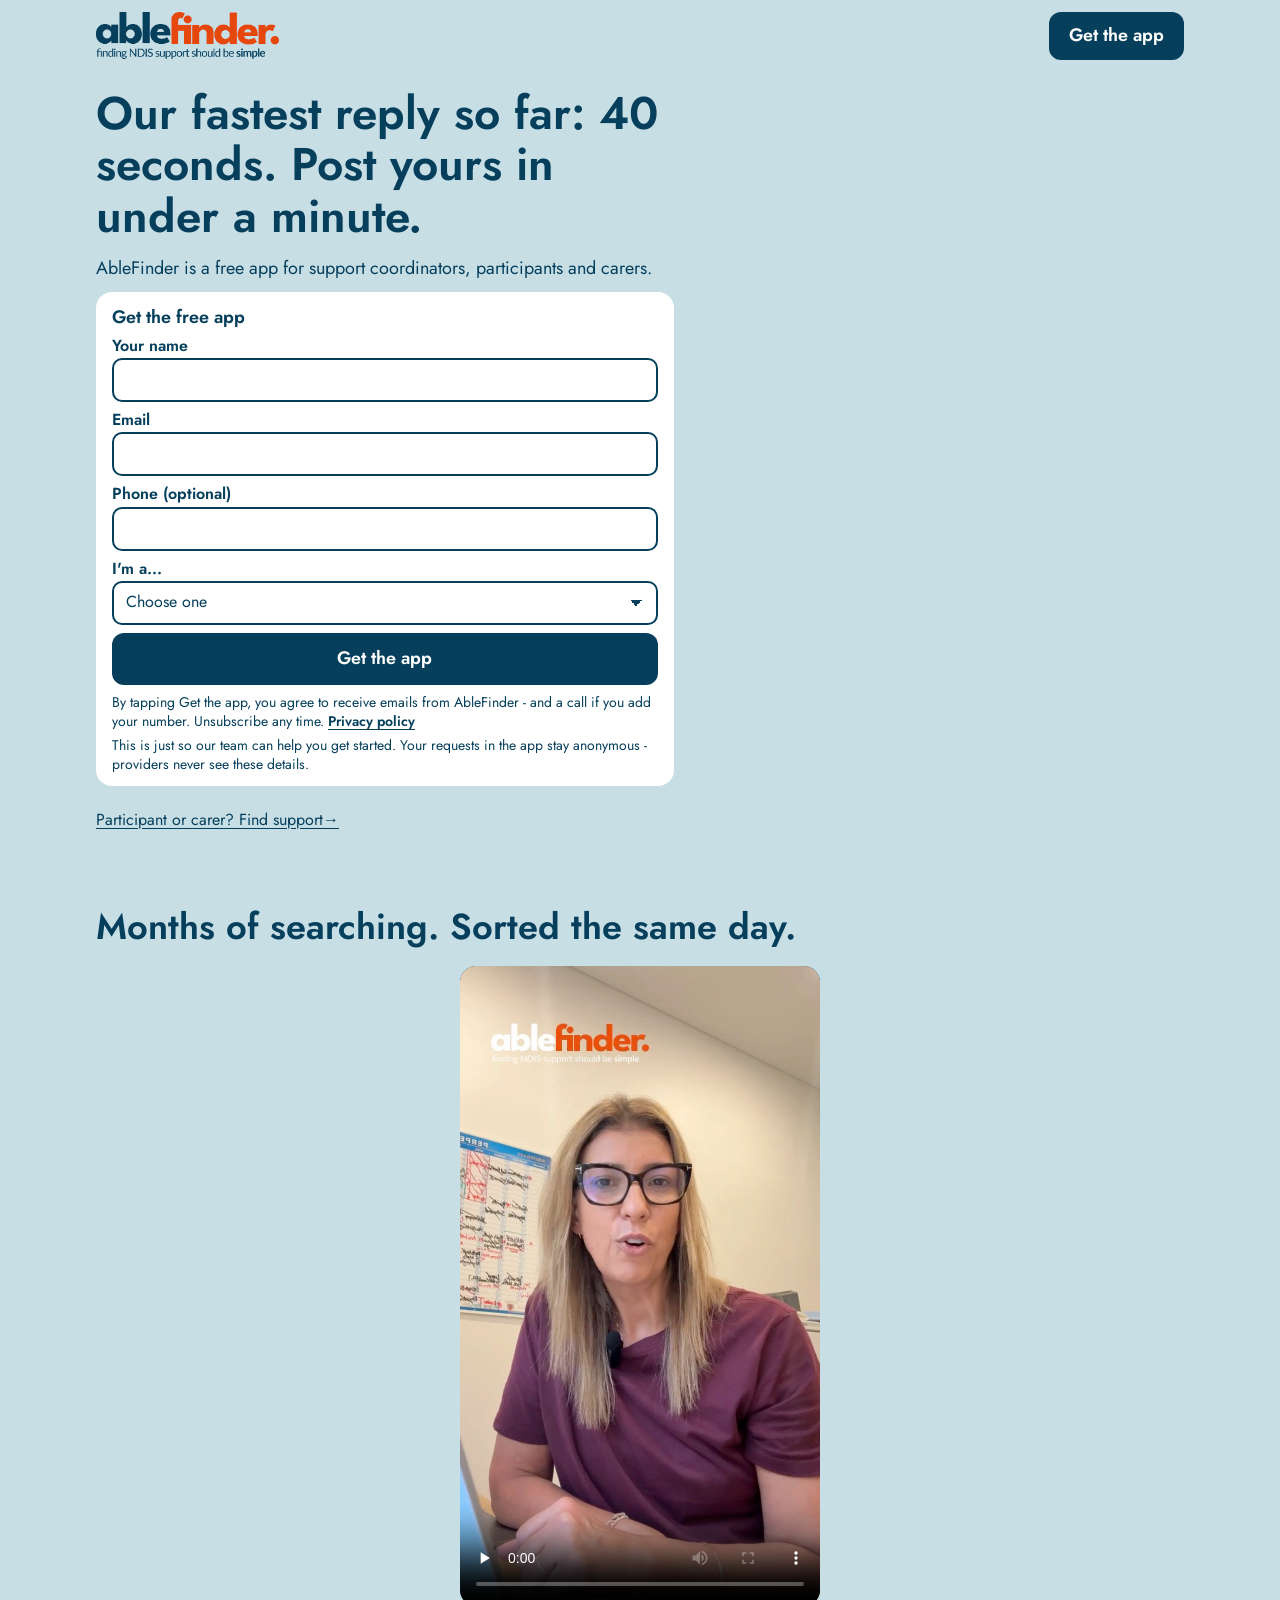
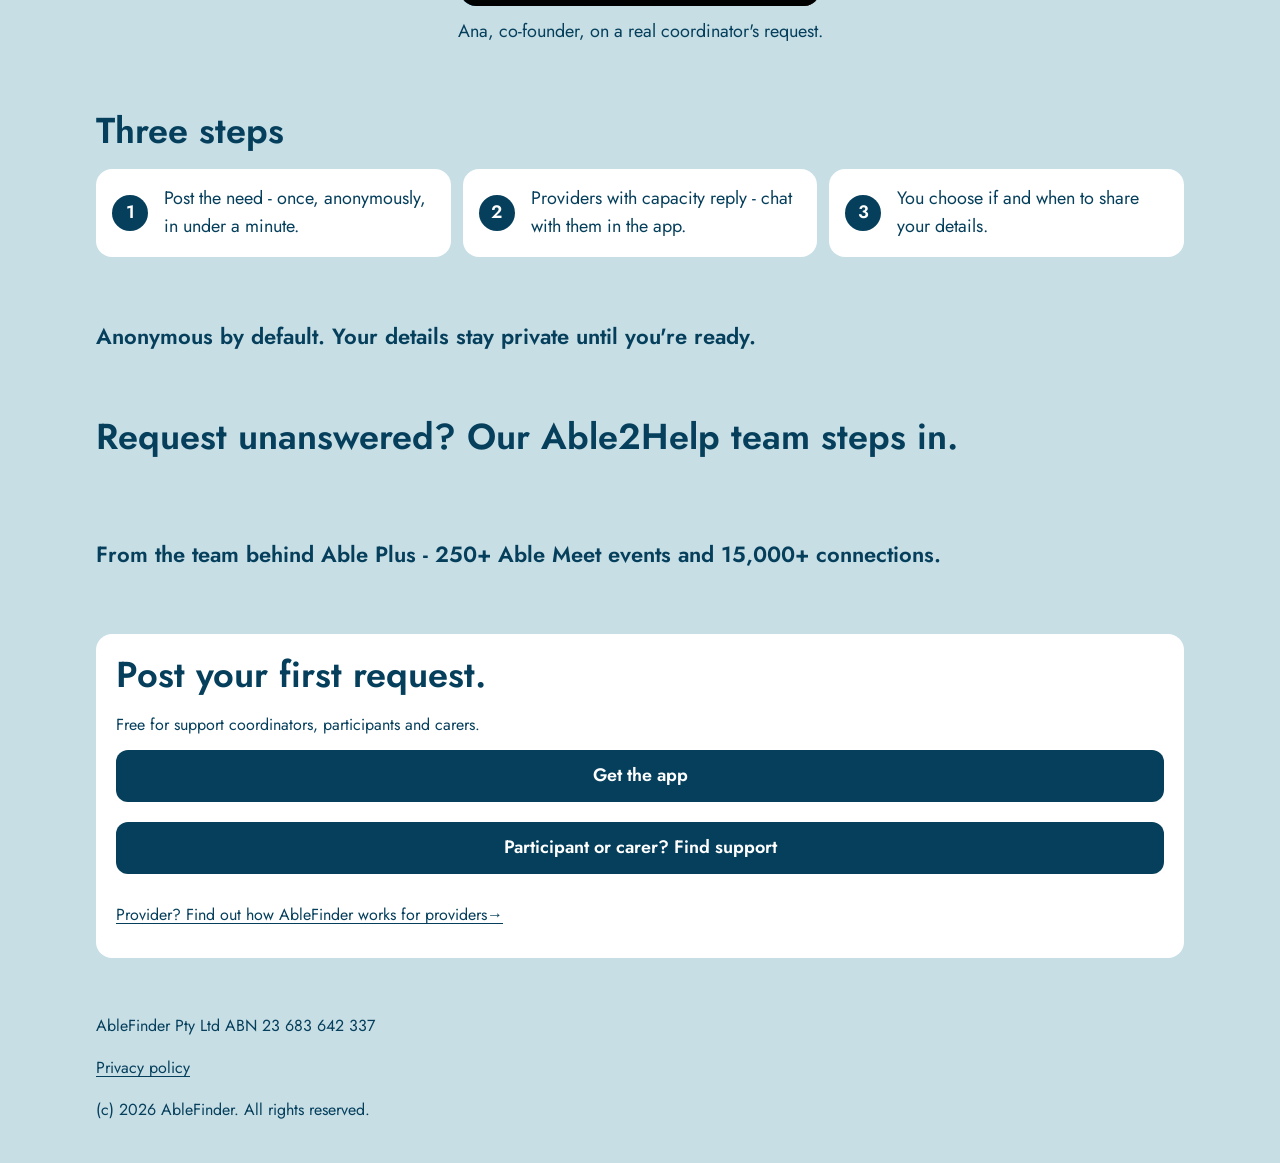
==== commit c0fd11b7: "Add lead form gate: form before store buttons, Bigin function, SubmitLeadForm and generate_lead - On" ====
--- a/support-coordinators/start/index.html
+++ b/support-coordinators/start/index.html
@@ -15,7 +15,7 @@
 var h=d.documentElement;h.dataset.variant=W.indexOf(c)>-1?c:"default";
 var u=navigator.userAgent||"",ios=/iPhone|iPad|iPod/.test(u)||(navigator.platform==="MacIntel"&&navigator.maxTouchPoints>1);
 h.dataset.os=ios?"ios":/Android/i.test(u)?"android":"other";
-h.classList.add("js");})(document);
+h.classList.add("js");try{if(localStorage.getItem("af_unlocked")==="1")h.classList.add("unlocked")}catch(e){}})(document);
 </script>
 <link rel="preload" href="/assets/fonts/jost-latin-600-normal.woff2" as="font" type="font/woff2" crossorigin>
 <link rel="stylesheet" href="/assets/lp.css">
@@ -37,7 +37,7 @@
 <header class="site-header">
 <div class="wrap site-header__in">
 <a id="logo" href="#main"><img src="/assets/img/logo-colour.png" alt="AbleFinder - finding NDIS support should be simple" width="152" height="40"></a>
-<div class="site-header__cta"><div class="store-badges"><a href="https://apps.apple.com/au/app/ablefinder/id6751715948?pt=128092141&amp;ct=sc-start-default&amp;mt=8" data-store="ios" data-position="header" class="store-badge store-badge--ios"><img src="/assets/badge-app-store.svg" alt="Download AbleFinder on the App Store" width="144" height="48"></a><a href="https://play.google.com/store/apps/details?id=com.ablefinder.ablefinder&amp;referrer=utm_source%3Dmeta%26utm_medium%3Dpaid_social%26utm_campaign%3Dsc-wsyd%26utm_content%3Dsc-start-default" data-store="android" data-position="header" class="store-badge store-badge--android"><img src="/assets/badge-google-play.svg" alt="Get AbleFinder on Google Play" width="162" height="48"></a></div></div>
+<div class="site-header__cta"><div class="store-badges" data-gated><a href="https://apps.apple.com/au/app/ablefinder/id6751715948?pt=128092141&amp;ct=sc-start-default&amp;mt=8" data-store="ios" data-position="header" class="store-badge store-badge--ios"><img src="/assets/badge-app-store.svg" alt="Download AbleFinder on the App Store" width="144" height="48"></a><a href="https://play.google.com/store/apps/details?id=com.ablefinder.ablefinder&amp;referrer=utm_source%3Dmeta%26utm_medium%3Dpaid_social%26utm_campaign%3Dsc-wsyd%26utm_content%3Dsc-start-default" data-store="android" data-position="header" class="store-badge store-badge--android"><img src="/assets/badge-google-play.svg" alt="Get AbleFinder on Google Play" width="162" height="48"></a></div><a class="btn gate-btn gate-btn--header" href="#lead" data-goto-form data-gate>Get the app</a></div>
 </div>
 </header>
 <main id="main" class="flow">
@@ -54,8 +54,29 @@
 <h1 class="h1" data-v="tonight">Post it tonight. Read your replies tomorrow.</h1>
 </div>
 <p class="lede">AbleFinder is a free app for support coordinators, participants and carers.</p>
-<div class="store-badges"><a href="https://apps.apple.com/au/app/ablefinder/id6751715948?pt=128092141&amp;ct=sc-start-default&amp;mt=8" data-store="ios" data-position="hero" class="store-badge store-badge--ios"><img src="/assets/badge-app-store.svg" alt="Download AbleFinder on the App Store" width="144" height="48"></a><a href="https://play.google.com/store/apps/details?id=com.ablefinder.ablefinder&amp;referrer=utm_source%3Dmeta%26utm_medium%3Dpaid_social%26utm_campaign%3Dsc-wsyd%26utm_content%3Dsc-start-default" data-store="android" data-position="hero" class="store-badge store-badge--android"><img src="/assets/badge-google-play.svg" alt="Get AbleFinder on Google Play" width="162" height="48"></a></div>
+<div class="lead" id="lead" data-gate>
+<h2 class="lead__h" id="lead-h">Get the free app</h2>
+<form id="lead-form" class="lead__form" method="post" action="/api/lead" aria-labelledby="lead-h" novalidate>
+<input type="hidden" name="page" value="sc-start">
+<input type="hidden" name="variant" value="default">
+<div class="field"><label for="lf-name">Your name</label><input id="lf-name" name="name" type="text" autocomplete="name" maxlength="80" required><p class="field__error" id="lf-name-err" hidden></p></div>
+<div class="field"><label for="lf-email">Email</label><input id="lf-email" name="email" type="email" autocomplete="email" inputmode="email" maxlength="120" required><p class="field__error" id="lf-email-err" hidden></p></div>
+<div class="field"><label for="lf-phone">Phone (optional)</label><input id="lf-phone" name="phone" type="tel" autocomplete="tel" inputmode="tel" maxlength="20"><p class="field__error" id="lf-phone-err" hidden></p></div>
+<div class="field"><label for="lf-role">I'm a...</label><select id="lf-role" name="role" required><option value="" disabled selected>Choose one</option><option value="support_coordinator">Support coordinator</option><option value="participant_carer">Participant or carer</option><option value="provider">Provider</option></select><p class="field__error" id="lf-role-err" hidden></p></div>
+<div class="hp" aria-hidden="true"><label for="lf-company">Company</label><input id="lf-company" name="company" type="text" tabindex="-1" autocomplete="off"></div>
+<div id="lf-turnstile" class="lead__ts"></div>
+<button type="submit" class="btn btn--block lead__btn" id="lf-submit">Get the app</button>
+<p class="lead__error" id="lf-form-err" role="alert" hidden></p>
+<p class="lead__consent">By tapping Get the app, you agree to receive emails from AbleFinder - and a call if you add your number. Unsubscribe any time. <a href="https://www.ablefinder.net.au/privacy-policy" target="_blank" rel="noopener">Privacy policy</a></p>
+<p class="lead__reassure">This is just so our team can help you get started. Your requests in the app stay anonymous - providers never see these details.</p>
+</form>
+</div>
+<div class="unlocked-block" data-gated>
+<p class="lead__done" id="lead-done" tabindex="-1">You're in. Download AbleFinder and post your first request.</p>
+<div class="store-badges" data-gated><a href="https://apps.apple.com/au/app/ablefinder/id6751715948?pt=128092141&amp;ct=sc-start-default&amp;mt=8" data-store="ios" data-position="hero" class="store-badge store-badge--ios"><img src="/assets/badge-app-store.svg" alt="Download AbleFinder on the App Store" width="144" height="48"></a><a href="https://play.google.com/store/apps/details?id=com.ablefinder.ablefinder&amp;referrer=utm_source%3Dmeta%26utm_medium%3Dpaid_social%26utm_campaign%3Dsc-wsyd%26utm_content%3Dsc-start-default" data-store="android" data-position="hero" class="store-badge store-badge--android"><img src="/assets/badge-google-play.svg" alt="Get AbleFinder on Google Play" width="162" height="48"></a></div>
 <p class="cta-note">Free for support coordinators, participants and carers.</p>
+<p class="provider-next" id="provider-next" hidden><a href="https://www.ablefinder.net.au">Setting up as a provider? See how it works <span aria-hidden="true">&rarr;</span></a></p>
+</div>
 <p class="webapp-line" hidden><a href="https://app.ablefinder.net.au" data-webapp>On a laptop? Open AbleFinder in your browser <span aria-hidden="true">&rarr;</span></a></p>
 <p class="part-link"><a href="#final-cta" data-open-participant>Participant or carer? Find support <span aria-hidden="true">&rarr;</span></a></p>
 </div>
@@ -102,13 +123,15 @@
 <div class="card final">
 <h2 id="final-h">Post your first request.</h2>
 <p class="cta-note">Free for support coordinators, participants and carers.</p>
-<div class="store-badges"><a href="https://apps.apple.com/au/app/ablefinder/id6751715948?pt=128092141&amp;ct=sc-start-default&amp;mt=8" data-store="ios" data-position="final" class="store-badge store-badge--ios"><img src="/assets/badge-app-store.svg" alt="Download AbleFinder on the App Store" width="144" height="48"></a><a href="https://play.google.com/store/apps/details?id=com.ablefinder.ablefinder&amp;referrer=utm_source%3Dmeta%26utm_medium%3Dpaid_social%26utm_campaign%3Dsc-wsyd%26utm_content%3Dsc-start-default" data-store="android" data-position="final" class="store-badge store-badge--android"><img src="/assets/badge-google-play.svg" alt="Get AbleFinder on Google Play" width="162" height="48"></a></div>
+<div class="store-badges" data-gated><a href="https://apps.apple.com/au/app/ablefinder/id6751715948?pt=128092141&amp;ct=sc-start-default&amp;mt=8" data-store="ios" data-position="final" class="store-badge store-badge--ios"><img src="/assets/badge-app-store.svg" alt="Download AbleFinder on the App Store" width="144" height="48"></a><a href="https://play.google.com/store/apps/details?id=com.ablefinder.ablefinder&amp;referrer=utm_source%3Dmeta%26utm_medium%3Dpaid_social%26utm_campaign%3Dsc-wsyd%26utm_content%3Dsc-start-default" data-store="android" data-position="final" class="store-badge store-badge--android"><img src="/assets/badge-google-play.svg" alt="Get AbleFinder on Google Play" width="162" height="48"></a></div>
+<a class="btn btn--block gate-btn" href="#lead" data-goto-form data-gate>Get the app</a>
 <p class="webapp-line" hidden><a href="https://app.ablefinder.net.au" data-webapp>On a laptop? Open AbleFinder in your browser <span aria-hidden="true">&rarr;</span></a></p>
 <button type="button" class="btn btn--block" id="participant-btn" aria-expanded="false" aria-controls="participant-panel">Participant or carer? Find support</button>
 <div id="participant-panel" class="panel" hidden>
 <p>AbleFinder works the same way for you. Post what you need, keep your details private, and choose who to talk to.</p>
 <p class="cta-note">Free for support coordinators, participants and carers.</p>
-<div class="store-badges"><a href="https://apps.apple.com/au/app/ablefinder/id6751715948?pt=128092141&amp;ct=sc-start-default&amp;mt=8" data-store="ios" data-position="participant" data-audience="participant_carer" class="store-badge store-badge--ios"><img src="/assets/badge-app-store.svg" alt="Download AbleFinder on the App Store" width="144" height="48"></a><a href="https://play.google.com/store/apps/details?id=com.ablefinder.ablefinder&amp;referrer=utm_source%3Dmeta%26utm_medium%3Dpaid_social%26utm_campaign%3Dsc-wsyd%26utm_content%3Dsc-start-default" data-store="android" data-position="participant" data-audience="participant_carer" class="store-badge store-badge--android"><img src="/assets/badge-google-play.svg" alt="Get AbleFinder on Google Play" width="162" height="48"></a></div>
+<div class="store-badges" data-gated><a href="https://apps.apple.com/au/app/ablefinder/id6751715948?pt=128092141&amp;ct=sc-start-default&amp;mt=8" data-store="ios" data-position="participant" data-audience="participant_carer" class="store-badge store-badge--ios"><img src="/assets/badge-app-store.svg" alt="Download AbleFinder on the App Store" width="144" height="48"></a><a href="https://play.google.com/store/apps/details?id=com.ablefinder.ablefinder&amp;referrer=utm_source%3Dmeta%26utm_medium%3Dpaid_social%26utm_campaign%3Dsc-wsyd%26utm_content%3Dsc-start-default" data-store="android" data-position="participant" data-audience="participant_carer" class="store-badge store-badge--android"><img src="/assets/badge-google-play.svg" alt="Get AbleFinder on Google Play" width="162" height="48"></a></div>
+<a class="btn btn--block gate-btn" href="#lead" data-goto-form data-preset-role="participant_carer" data-gate>Get the app</a>
 </div>
 <p class="provider-line"><a href="https://www.ablefinder.net.au">Provider? Find out how AbleFinder works for providers <span aria-hidden="true">&rarr;</span></a></p>
 </div>
@@ -118,7 +141,8 @@
 <div id="sticky" class="sticky" hidden>
 <div class="wrap">
 <p class="sticky__note">Free for support coordinators, participants and carers.</p>
-<div class="store-badges"><a href="https://apps.apple.com/au/app/ablefinder/id6751715948?pt=128092141&amp;ct=sc-start-default&amp;mt=8" data-store="ios" data-position="sticky" class="store-badge store-badge--ios"><img src="/assets/badge-app-store.svg" alt="Download AbleFinder on the App Store" width="144" height="48"></a><a href="https://play.google.com/store/apps/details?id=com.ablefinder.ablefinder&amp;referrer=utm_source%3Dmeta%26utm_medium%3Dpaid_social%26utm_campaign%3Dsc-wsyd%26utm_content%3Dsc-start-default" data-store="android" data-position="sticky" class="store-badge store-badge--android"><img src="/assets/badge-google-play.svg" alt="Get AbleFinder on Google Play" width="162" height="48"></a></div>
+<div class="store-badges" data-gated><a href="https://apps.apple.com/au/app/ablefinder/id6751715948?pt=128092141&amp;ct=sc-start-default&amp;mt=8" data-store="ios" data-position="sticky" class="store-badge store-badge--ios"><img src="/assets/badge-app-store.svg" alt="Download AbleFinder on the App Store" width="144" height="48"></a><a href="https://play.google.com/store/apps/details?id=com.ablefinder.ablefinder&amp;referrer=utm_source%3Dmeta%26utm_medium%3Dpaid_social%26utm_campaign%3Dsc-wsyd%26utm_content%3Dsc-start-default" data-store="android" data-position="sticky" class="store-badge store-badge--android"><img src="/assets/badge-google-play.svg" alt="Get AbleFinder on Google Play" width="162" height="48"></a></div>
+<a class="btn btn--block gate-btn" href="#lead" data-goto-form data-gate>Get the app</a>
 </div>
 </div>
 <footer class="site-footer">
@@ -129,5 +153,6 @@
 </div>
 </footer>
 <script src="/assets/tracking.js"></script>
+<script src="https://challenges.cloudflare.com/turnstile/v0/api.js?render=explicit&amp;onload=afTurnstileReady" async defer></script>
 </body>
 </html>
--- a/assets/lp.css
+++ b/assets/lp.css
@@ -177,3 +177,35 @@
 .person__photo{display:block;width:160px;height:160px;border-radius:50%;object-fit:cover;margin:0 0 12px}
 .footer-link{display:inline-flex;align-items:center;min-height:44px}
 .ui-shot{display:block;width:100%;max-width:280px;height:auto;margin:16px auto 0}
+
+/* ---- lead form gate ---- */
+/* Store buttons only after the form (html.unlocked). Without JavaScript they stay hidden; the form posts to /api/lead. */
+html:not(.unlocked) [data-gated]{display:none!important}
+html.unlocked [data-gate]{display:none!important}
+.lead{background:var(--surface);border-radius:var(--radius);padding:14px 16px 12px;margin-top:4px}
+.lead__h{font-size:1.125rem;line-height:1.25;margin:0 0 8px}
+.field{margin:0 0 8px}
+.field label{display:block;font-size:1rem;line-height:1.2;font-weight:600;margin:0 0 3px}
+.field input,.field select{display:block;width:100%;min-height:44px;padding:8px 12px;border:2px solid var(--ink);border-radius:10px;background:#fff;color:var(--ink);font:inherit;font-size:1rem;line-height:1.3}
+.field select{appearance:none;-webkit-appearance:none;padding-right:40px;background-image:linear-gradient(45deg,transparent 50%,var(--ink) 50%),linear-gradient(135deg,var(--ink) 50%,transparent 50%);background-position:calc(100% - 20px) 50%,calc(100% - 14px) 50%;background-size:6px 6px;background-repeat:no-repeat}
+.field input[aria-invalid="true"],.field select[aria-invalid="true"]{border-color:var(--accent-ink);border-width:3px}
+.field__error,.lead__error{font-size:1rem;line-height:1.3;font-weight:600;color:var(--accent-ink);margin:4px 0 0}
+.lead__error{margin:8px 0 0}
+.lead__btn{margin-top:4px}
+.lead__btn[disabled]{opacity:.75;cursor:progress}
+.lead__consent{font-size:.875rem;line-height:1.35;color:var(--ink);margin:8px 0 0}
+.lead__consent a{color:var(--ink);font-weight:600;display:inline-block;padding:13px 0;margin:-13px 0;min-width:44px}
+.lead__reassure{font-size:.875rem;line-height:1.35;color:var(--ink);margin:6px 0 0}
+.lead__ts:empty{display:none}
+.lead__ts{margin:4px 0}
+.hp{position:absolute!important;left:-10000px;top:auto;width:1px;height:1px;overflow:hidden}
+.lead__done{font-size:1.25rem;line-height:1.35;font-weight:600;margin:0 0 12px}
+.provider-next{font-size:1rem;margin:12px 0 0}
+.provider-next a{display:inline-flex;align-items:center;min-height:44px}
+.gate-btn{text-decoration:none}
+.gate-btn--header{min-height:48px;padding:10px 20px}
+.final .gate-btn,.panel .gate-btn{margin-top:12px}
+.sticky .gate-btn{margin-top:0}
+/* the short page keeps H1, free line and the whole form above the fold at 375 x 667 */
+body[data-page="sc-start"] .hero .h1{margin-bottom:.3em}
+body[data-page="sc-start"] .hero .lede{margin-bottom:10px}
